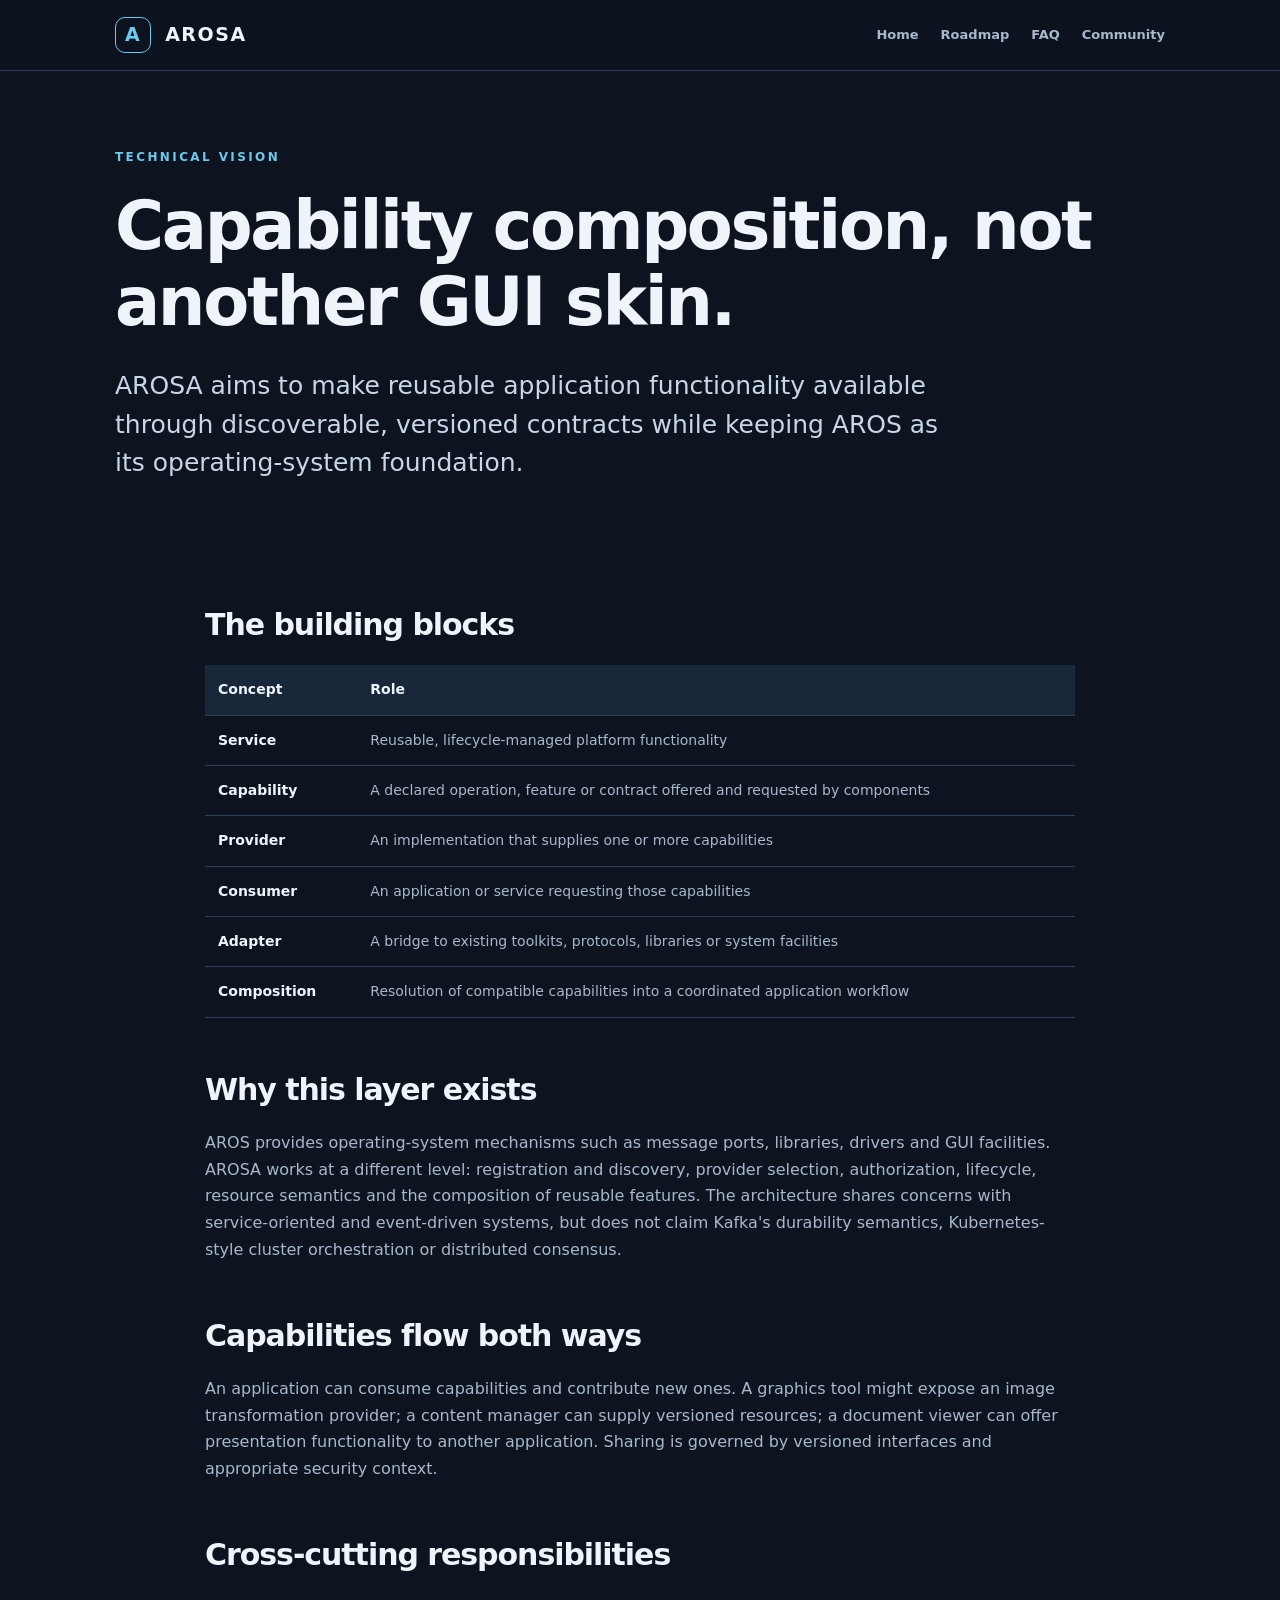
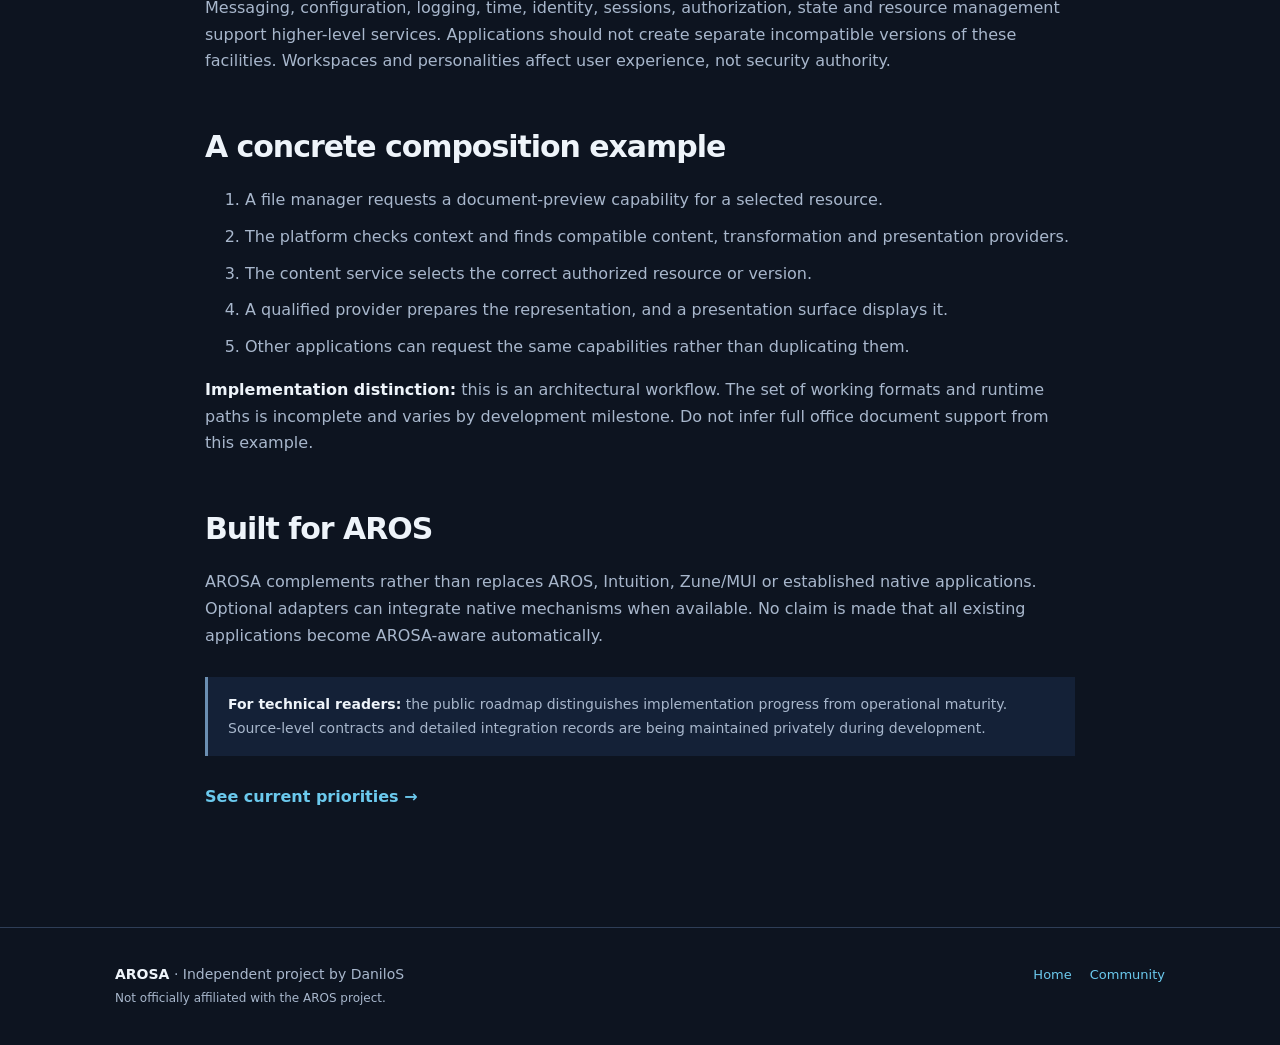
==== docs/architecture.html @ aa1e1077 "Initial AROSA public project website" ====
<!DOCTYPE html><html lang="en"><head><meta charset="utf-8"><meta name="viewport" content="width=device-width,initial-scale=1"><meta name="description" content="Explore the AROSA service, provider, adapter and capability composition architecture."><title>Architecture · AROSA</title><link rel="stylesheet" href="style.css"></head><body><a class="skip" href="#main">Skip to content</a><header class="nav"><div class="container nav-inner"><a class="wordmark" href="index.html"><span class="mark">A</span> AROSA</a><nav aria-label="Main navigation"><a href="index.html">Home</a><a href="roadmap.html">Roadmap</a><a href="faq.html">FAQ</a><a href="community.html">Community</a></nav></div></header><main id="main"><section class="container page-hero"><div class="eyebrow">Technical vision</div><h1>Capability composition, not another GUI skin.</h1><p class="lead">AROSA aims to make reusable application functionality available through discoverable, versioned contracts while keeping AROS as its operating-system foundation.</p></section><article class="container page-content"><h2>The building blocks</h2><div class="table-wrap"><table><tr><th>Concept</th><th>Role</th></tr><tr><td><strong>Service</strong></td><td>Reusable, lifecycle-managed platform functionality</td></tr><tr><td><strong>Capability</strong></td><td>A declared operation, feature or contract offered and requested by components</td></tr><tr><td><strong>Provider</strong></td><td>An implementation that supplies one or more capabilities</td></tr><tr><td><strong>Consumer</strong></td><td>An application or service requesting those capabilities</td></tr><tr><td><strong>Adapter</strong></td><td>A bridge to existing toolkits, protocols, libraries or system facilities</td></tr><tr><td><strong>Composition</strong></td><td>Resolution of compatible capabilities into a coordinated application workflow</td></tr></table></div><h2>Why this layer exists</h2><p>AROS provides operating-system mechanisms such as message ports, libraries, drivers and GUI facilities. AROSA works at a different level: registration and discovery, provider selection, authorization, lifecycle, resource semantics and the composition of reusable features. The architecture shares concerns with service-oriented and event-driven systems, but does not claim Kafka's durability semantics, Kubernetes-style cluster orchestration or distributed consensus.</p><h2>Capabilities flow both ways</h2><p>An application can consume capabilities and contribute new ones. A graphics tool might expose an image transformation provider; a content manager can supply versioned resources; a document viewer can offer presentation functionality to another application. Sharing is governed by versioned interfaces and appropriate security context.</p><h2>Cross-cutting responsibilities</h2><p>Messaging, configuration, logging, time, identity, sessions, authorization, state and resource management support higher-level services. Applications should not create separate incompatible versions of these facilities. Workspaces and personalities affect user experience, not security authority.</p><h2>A concrete composition example</h2><ol><li>A file manager requests a document-preview capability for a selected resource.</li><li>The platform checks context and finds compatible content, transformation and presentation providers.</li><li>The content service selects the correct authorized resource or version.</li><li>A qualified provider prepares the representation, and a presentation surface displays it.</li><li>Other applications can request the same capabilities rather than duplicating them.</li></ol><p><strong>Implementation distinction:</strong> this is an architectural workflow. The set of working formats and runtime paths is incomplete and varies by development milestone. Do not infer full office document support from this example.</p><h2>Built for AROS</h2><p>AROSA complements rather than replaces AROS, Intuition, Zune/MUI or established native applications. Optional adapters can integrate native mechanisms when available. No claim is made that all existing applications become AROSA-aware automatically.</p><div class="note"><strong>For technical readers:</strong> the public roadmap distinguishes implementation progress from operational maturity. Source-level contracts and detailed integration records are being maintained privately during development.</div><p><a class="text-link" href="roadmap.html">See current priorities →</a></p></article></main><footer><div class="container footer-inner"><div><strong>AROSA</strong> · Independent project by DaniloS<br><small>Not officially affiliated with the AROS project.</small></div><div><a href="index.html">Home</a><a href="community.html">Community</a></div></div></footer></body></html>
---- docs/style.css ----
:root{color-scheme:dark;--bg:#0d1420;--fg:#eef4fa;--muted:#a8b7cc;--line:#2e3e57;--panel:#162238;--accent:#6bc9ed;--accent2:#c8a8fa;--wide:1100px}*{box-sizing:border-box}html{scroll-behavior:smooth}body{margin:0;background:var(--bg);color:var(--fg);font:16px/1.67 system-ui,-apple-system,BlinkMacSystemFont,"Segoe UI",sans-serif}a{color:var(--accent)}a:hover{color:#a0edff}a:focus-visible{outline:3px solid var(--accent);outline-offset:4px;border-radius:4px}.container{max-width:var(--wide);margin:0 auto;padding:0 25px}.skip{position:absolute;top:-100px;left:12px;z-index:5;background:#fff;color:#121827;padding:12px}.skip:focus{top:10px}.nav{border-bottom:1px solid var(--line);background:rgba(13,20,32,.96);position:sticky;top:0;z-index:2}.nav-inner{display:flex;gap:20px;align-items:center;justify-content:space-between;min-height:70px}.wordmark{text-decoration:none;font-size:19px;font-weight:820;letter-spacing:.08em;color:var(--fg)}.mark{display:inline-flex;align-items:center;justify-content:center;border:1px solid var(--accent);border-radius:10px;width:36px;height:36px;color:var(--accent);margin-right:6px}.nav nav{display:flex;gap:22px;align-items:center;flex-wrap:wrap}.nav nav a{font-size:13px;font-weight:650;color:var(--muted);text-decoration:none}.nav nav a:hover{color:var(--fg)}.nav-link{border:1px solid #557090;padding:8px 14px;border-radius:9px}.hero{padding-top:115px;padding-bottom:110px}.eyebrow{font-size:12px;text-transform:uppercase;letter-spacing:.2em;font-weight:750;color:var(--accent)}.dot{padding:0 8px;color:var(--muted)}h1,h2,h3{line-height:1.14;letter-spacing:-.035em}h1{font-size:clamp(45px,7.1vw,88px);max-width:980px;margin:21px 0 26px;font-weight:790}h1 em{font-style:normal;background:linear-gradient(100deg,var(--accent),var(--accent2));-webkit-background-clip:text;background-clip:text;color:transparent}h2{font-size:clamp(32px,4vw,49px);margin:13px 0 23px}h3{font-size:20px;margin:10px 0 12px}.lead{font-size:clamp(19px,2.35vw,25px);max-width:850px;color:#c8d6e7;line-height:1.55}.actions{display:flex;gap:13px;flex-wrap:wrap;margin:33px 0}.button{display:inline-block;border-radius:10px;text-decoration:none;font-weight:750;padding:13px 19px;font-size:14px}.primary{background:var(--accent);color:#092035}.primary:hover{background:#a0edff;color:#092035}.secondary{border:1px solid #57718e;color:var(--fg);background:transparent}.secondary:hover{color:#fff;border-color:var(--accent)}.note{border-left:3px solid #6b8fb2;background:#142137;padding:16px 20px;max-width:890px;margin-top:51px;color:var(--muted);font-size:14px}.note strong{color:var(--fg)}.section{padding-top:88px;padding-bottom:88px}.band{background:#121e30;border-top:1px solid var(--line);border-bottom:1px solid var(--line)}.split{display:grid;grid-template-columns:1fr 1fr;gap:80px;align-items:center}.split p,.intro{color:var(--muted);font-size:17px}.text-link{text-decoration:none;font-weight:750}.diagram{background:#0c1728;border:1px solid #38506a;padding:28px;border-radius:17px;box-shadow:0 25px 80px #0004}.diagram-title{text-align:center;border:1px solid #46617c;padding:14px;border-radius:8px;font-weight:800;font-size:13px;letter-spacing:.09em}.diagram-title.highlight{background:#19364b;border-color:#5baac8;color:#b2edff}.diagram-title.base{background:#1f2739}.tiles{display:grid;grid-template-columns:repeat(2,1fr);gap:9px;margin:13px 0}.tiles span{text-align:center;background:#1c2940;border:1px solid #324660;border-radius:6px;padding:10px 5px;font-size:13px;color:#dce8f3}.connection{text-align:center;font-size:12px;color:#c6aafa;padding:6px}.cards{display:grid;grid-template-columns:repeat(3,1fr);gap:17px;margin-top:32px}.feature{background:var(--panel);border:1px solid var(--line);padding:24px;border-radius:13px;min-height:205px}.feature p,.subtle{color:var(--muted);font-size:14px}.feature-icon{color:var(--accent);font:750 12px/1 system-ui;letter-spacing:.2em}.subtle{margin-top:23px}.steps{display:grid;gap:13px}.steps>div{display:flex;align-items:center;gap:16px;background:#17263b;padding:17px;border-radius:10px;border:1px solid #304661}.steps b{border-radius:50%;width:34px;height:34px;display:grid;place-items:center;background:#284d62;color:#9ee5ff;flex:none}.steps strong{display:block;font-size:15px}.steps small{display:block;color:var(--muted)}.status-grid{display:grid;grid-template-columns:repeat(3,1fr);gap:15px;margin:35px 0}.status-grid>div{border-top:2px solid #5c9fbe;padding:18px 10px 12px 0}.status-grid strong{display:block;font-size:18px}.status-grid span{display:block;font-size:14px;color:var(--muted);margin-top:8px}.callout{background:linear-gradient(120deg,#182f49,#251f40)}.mini{font-size:13px;color:var(--muted)}footer{border-top:1px solid var(--line);padding:35px 0;color:var(--muted);font-size:14px}.footer-inner{display:flex;justify-content:space-between;gap:30px}.footer-inner strong{color:var(--fg)}footer a{margin-left:18px;text-decoration:none;font-size:13px}footer small{font-size:12px}.page-hero{padding:76px 25px 45px}.page-hero h1{font-size:clamp(40px,6vw,67px)}.page-content{padding-bottom:100px;max-width:920px}.page-content h2{font-size:30px;margin-top:55px}.page-content h3{margin-top:32px}.page-content p,.page-content li{color:var(--muted)}.page-content li{margin:10px 0}.page-content strong{color:var(--fg)}.page-content .note{margin:28px 0}.table-wrap{overflow-x:auto}table{border-collapse:collapse;width:100%;font-size:14px}td,th{text-align:left;vertical-align:top;padding:13px;border-bottom:1px solid var(--line)}th{color:var(--fg);background:#18283a}td{color:var(--muted)}.pill{font-size:11px;letter-spacing:.06em;text-transform:uppercase;color:#c0dded;border:1px solid #46647a;border-radius:20px;padding:3px 8px;white-space:nowrap}@media(max-width:760px){.nav-inner{align-items:flex-start;padding-top:15px;padding-bottom:15px;flex-direction:column}.nav nav{gap:12px}.hero{padding-top:68px;padding-bottom:65px}.section{padding-top:60px;padding-bottom:60px}.split{grid-template-columns:1fr;gap:35px}.cards{grid-template-columns:1fr 1fr}.status-grid{grid-template-columns:1fr}.footer-inner{flex-direction:column}.footer-inner a{margin:0 15px 0 0}}@media(max-width:520px){.cards{grid-template-columns:1fr}.container{padding:0 18px}.nav nav a{font-size:12px}.hero .actions .button{width:100%;text-align:center}}@media(prefers-reduced-motion:reduce){html{scroll-behavior:auto}}
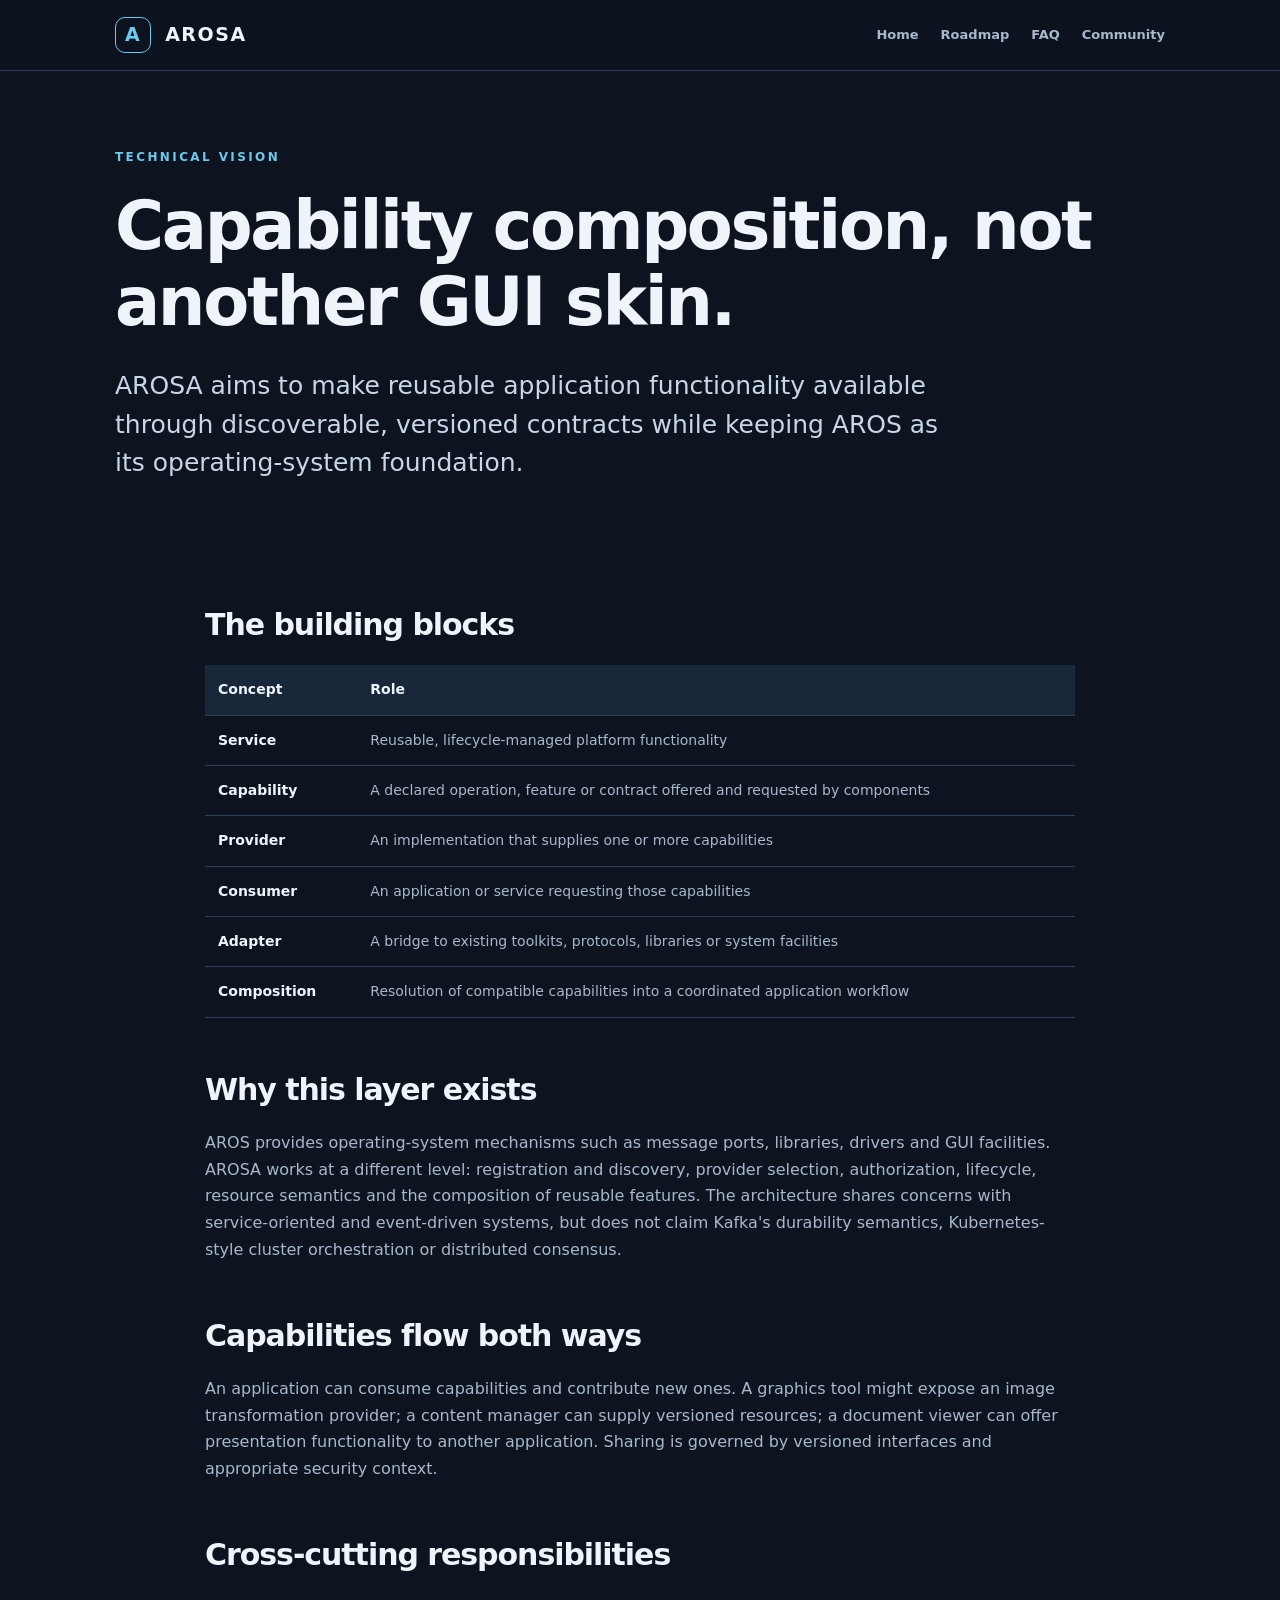
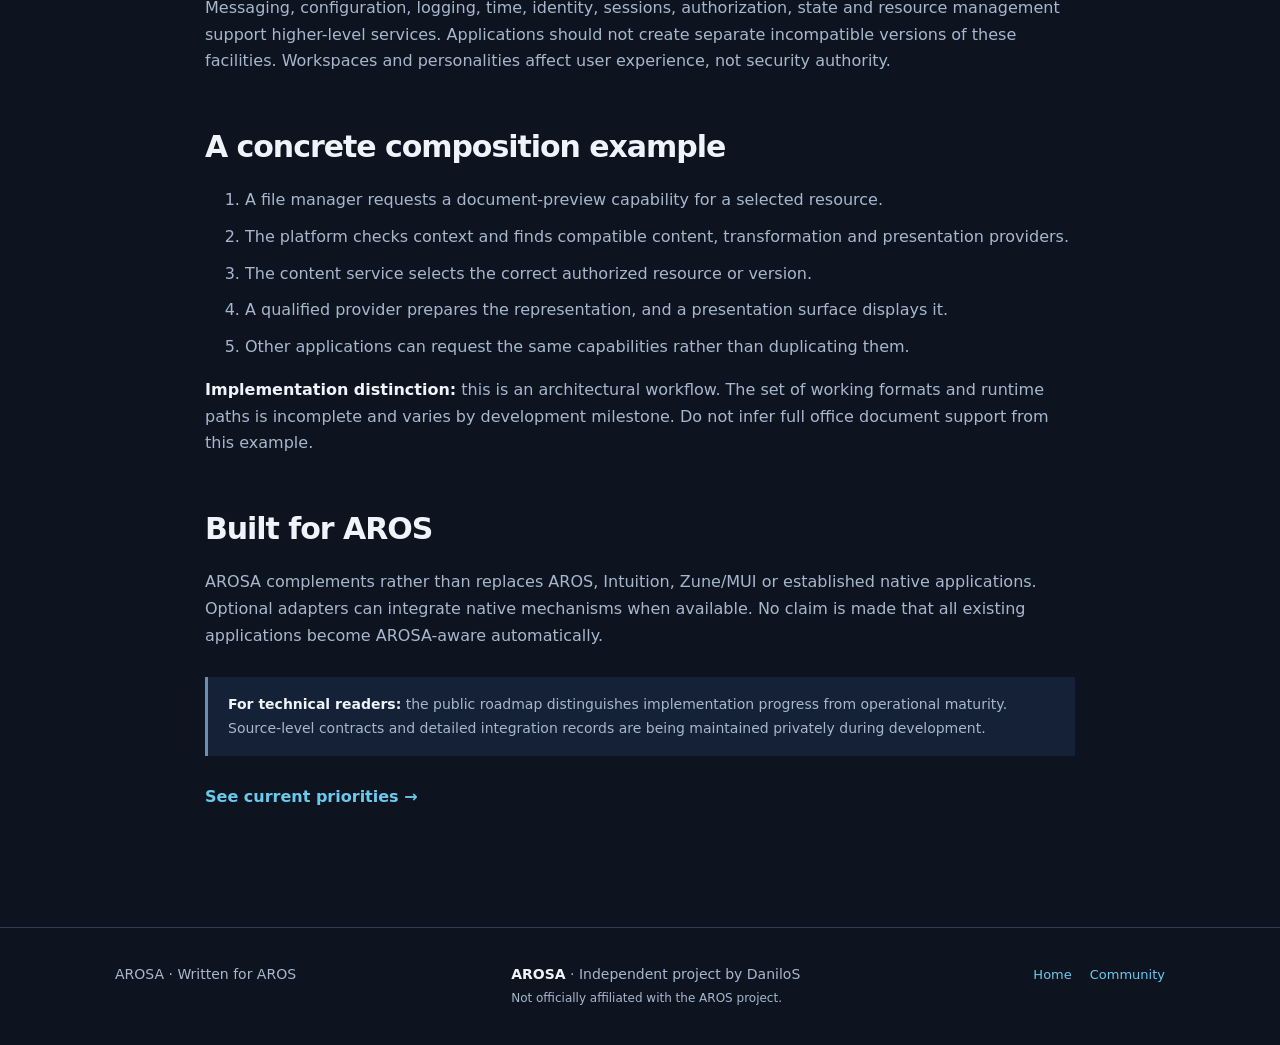
==== commit fb502c25: "Display Written for AROS on public page" ====
--- a/docs/architecture.html
+++ b/docs/architecture.html
@@ -1 +1 @@
-<!DOCTYPE html><html lang="en"><head><meta charset="utf-8"><meta name="viewport" content="width=device-width,initial-scale=1"><meta name="description" content="Explore the AROSA service, provider, adapter and capability composition architecture."><title>Architecture · AROSA</title><link rel="stylesheet" href="style.css"></head><body><a class="skip" href="#main">Skip to content</a><header class="nav"><div class="container nav-inner"><a class="wordmark" href="index.html"><span class="mark">A</span> AROSA</a><nav aria-label="Main navigation"><a href="index.html">Home</a><a href="roadmap.html">Roadmap</a><a href="faq.html">FAQ</a><a href="community.html">Community</a></nav></div></header><main id="main"><section class="container page-hero"><div class="eyebrow">Technical vision</div><h1>Capability composition, not another GUI skin.</h1><p class="lead">AROSA aims to make reusable application functionality available through discoverable, versioned contracts while keeping AROS as its operating-system foundation.</p></section><article class="container page-content"><h2>The building blocks</h2><div class="table-wrap"><table><tr><th>Concept</th><th>Role</th></tr><tr><td><strong>Service</strong></td><td>Reusable, lifecycle-managed platform functionality</td></tr><tr><td><strong>Capability</strong></td><td>A declared operation, feature or contract offered and requested by components</td></tr><tr><td><strong>Provider</strong></td><td>An implementation that supplies one or more capabilities</td></tr><tr><td><strong>Consumer</strong></td><td>An application or service requesting those capabilities</td></tr><tr><td><strong>Adapter</strong></td><td>A bridge to existing toolkits, protocols, libraries or system facilities</td></tr><tr><td><strong>Composition</strong></td><td>Resolution of compatible capabilities into a coordinated application workflow</td></tr></table></div><h2>Why this layer exists</h2><p>AROS provides operating-system mechanisms such as message ports, libraries, drivers and GUI facilities. AROSA works at a different level: registration and discovery, provider selection, authorization, lifecycle, resource semantics and the composition of reusable features. The architecture shares concerns with service-oriented and event-driven systems, but does not claim Kafka's durability semantics, Kubernetes-style cluster orchestration or distributed consensus.</p><h2>Capabilities flow both ways</h2><p>An application can consume capabilities and contribute new ones. A graphics tool might expose an image transformation provider; a content manager can supply versioned resources; a document viewer can offer presentation functionality to another application. Sharing is governed by versioned interfaces and appropriate security context.</p><h2>Cross-cutting responsibilities</h2><p>Messaging, configuration, logging, time, identity, sessions, authorization, state and resource management support higher-level services. Applications should not create separate incompatible versions of these facilities. Workspaces and personalities affect user experience, not security authority.</p><h2>A concrete composition example</h2><ol><li>A file manager requests a document-preview capability for a selected resource.</li><li>The platform checks context and finds compatible content, transformation and presentation providers.</li><li>The content service selects the correct authorized resource or version.</li><li>A qualified provider prepares the representation, and a presentation surface displays it.</li><li>Other applications can request the same capabilities rather than duplicating them.</li></ol><p><strong>Implementation distinction:</strong> this is an architectural workflow. The set of working formats and runtime paths is incomplete and varies by development milestone. Do not infer full office document support from this example.</p><h2>Built for AROS</h2><p>AROSA complements rather than replaces AROS, Intuition, Zune/MUI or established native applications. Optional adapters can integrate native mechanisms when available. No claim is made that all existing applications become AROSA-aware automatically.</p><div class="note"><strong>For technical readers:</strong> the public roadmap distinguishes implementation progress from operational maturity. Source-level contracts and detailed integration records are being maintained privately during development.</div><p><a class="text-link" href="roadmap.html">See current priorities →</a></p></article></main><footer><div class="container footer-inner"><div><strong>AROSA</strong> · Independent project by DaniloS<br><small>Not officially affiliated with the AROS project.</small></div><div><a href="index.html">Home</a><a href="community.html">Community</a></div></div></footer></body></html>
+<!DOCTYPE html><html lang="en"><head><meta charset="utf-8"><meta name="viewport" content="width=device-width,initial-scale=1"><meta name="description" content="Explore the AROSA service, provider, adapter and capability composition architecture."><title>Architecture · AROSA</title><link rel="stylesheet" href="style.css"></head><body><a class="skip" href="#main">Skip to content</a><header class="nav"><div class="container nav-inner"><a class="wordmark" href="index.html"><span class="mark">A</span> AROSA</a><nav aria-label="Main navigation"><a href="index.html">Home</a><a href="roadmap.html">Roadmap</a><a href="faq.html">FAQ</a><a href="community.html">Community</a></nav></div></header><main id="main"><section class="container page-hero"><div class="eyebrow">Technical vision</div><h1>Capability composition, not another GUI skin.</h1><p class="lead">AROSA aims to make reusable application functionality available through discoverable, versioned contracts while keeping AROS as its operating-system foundation.</p></section><article class="container page-content"><h2>The building blocks</h2><div class="table-wrap"><table><tr><th>Concept</th><th>Role</th></tr><tr><td><strong>Service</strong></td><td>Reusable, lifecycle-managed platform functionality</td></tr><tr><td><strong>Capability</strong></td><td>A declared operation, feature or contract offered and requested by components</td></tr><tr><td><strong>Provider</strong></td><td>An implementation that supplies one or more capabilities</td></tr><tr><td><strong>Consumer</strong></td><td>An application or service requesting those capabilities</td></tr><tr><td><strong>Adapter</strong></td><td>A bridge to existing toolkits, protocols, libraries or system facilities</td></tr><tr><td><strong>Composition</strong></td><td>Resolution of compatible capabilities into a coordinated application workflow</td></tr></table></div><h2>Why this layer exists</h2><p>AROS provides operating-system mechanisms such as message ports, libraries, drivers and GUI facilities. AROSA works at a different level: registration and discovery, provider selection, authorization, lifecycle, resource semantics and the composition of reusable features. The architecture shares concerns with service-oriented and event-driven systems, but does not claim Kafka's durability semantics, Kubernetes-style cluster orchestration or distributed consensus.</p><h2>Capabilities flow both ways</h2><p>An application can consume capabilities and contribute new ones. A graphics tool might expose an image transformation provider; a content manager can supply versioned resources; a document viewer can offer presentation functionality to another application. Sharing is governed by versioned interfaces and appropriate security context.</p><h2>Cross-cutting responsibilities</h2><p>Messaging, configuration, logging, time, identity, sessions, authorization, state and resource management support higher-level services. Applications should not create separate incompatible versions of these facilities. Workspaces and personalities affect user experience, not security authority.</p><h2>A concrete composition example</h2><ol><li>A file manager requests a document-preview capability for a selected resource.</li><li>The platform checks context and finds compatible content, transformation and presentation providers.</li><li>The content service selects the correct authorized resource or version.</li><li>A qualified provider prepares the representation, and a presentation surface displays it.</li><li>Other applications can request the same capabilities rather than duplicating them.</li></ol><p><strong>Implementation distinction:</strong> this is an architectural workflow. The set of working formats and runtime paths is incomplete and varies by development milestone. Do not infer full office document support from this example.</p><h2>Built for AROS</h2><p>AROSA complements rather than replaces AROS, Intuition, Zune/MUI or established native applications. Optional adapters can integrate native mechanisms when available. No claim is made that all existing applications become AROSA-aware automatically.</p><div class="note"><strong>For technical readers:</strong> the public roadmap distinguishes implementation progress from operational maturity. Source-level contracts and detailed integration records are being maintained privately during development.</div><p><a class="text-link" href="roadmap.html">See current priorities →</a></p></article></main><footer><div class="container footer-inner"><div class="brand-line">AROSA · Written for AROS</div><div><strong>AROSA</strong> · Independent project by DaniloS<br><small>Not officially affiliated with the AROS project.</small></div><div><a href="index.html">Home</a><a href="community.html">Community</a></div></div></footer></body></html>
